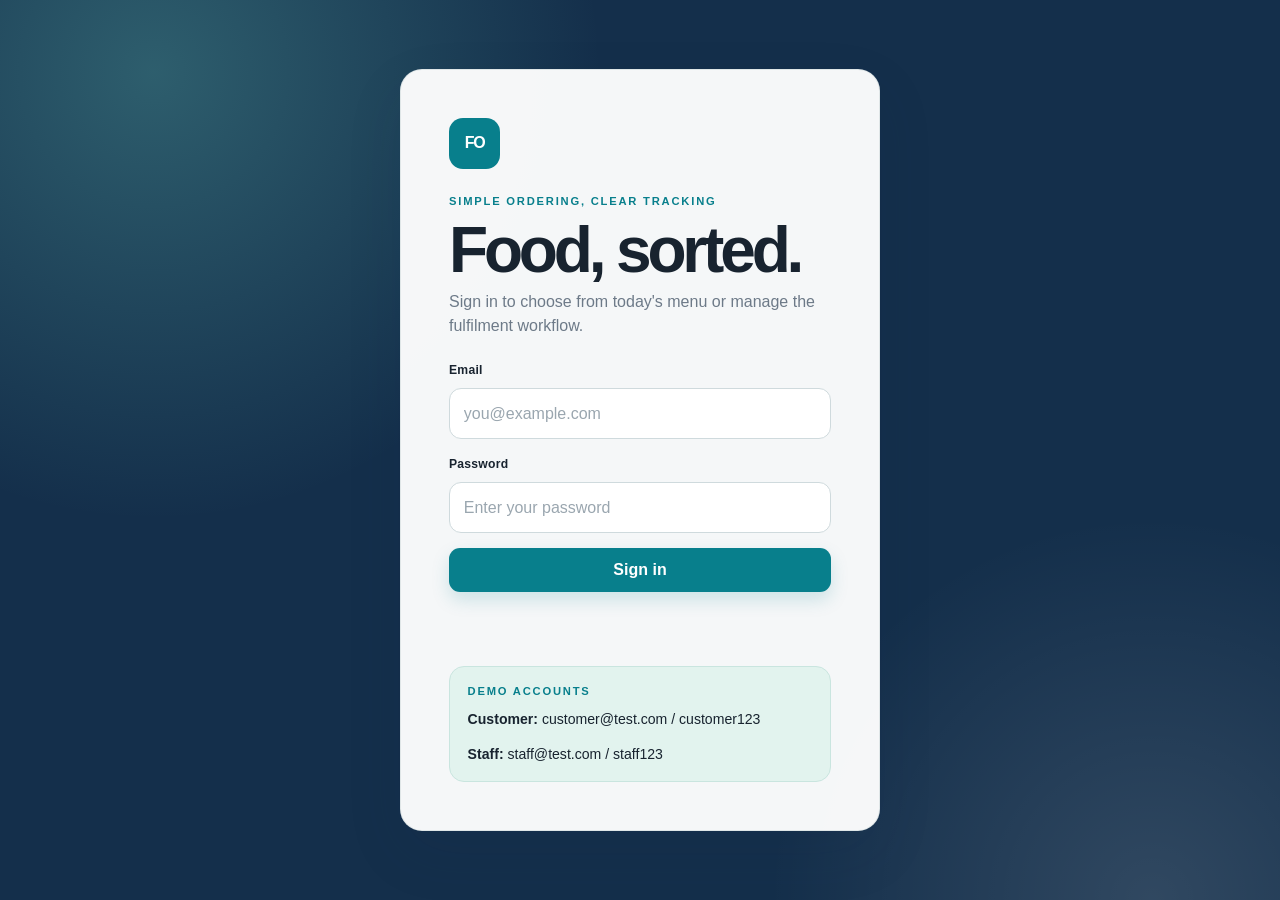
==== frontend/index.html @ cfb2f44b "Initial Food Ordering System implementation" ====
<!doctype html>
<html lang="en">
<head>
    <meta charset="UTF-8">
    <meta name="viewport" content="width=device-width, initial-scale=1.0">
    <title>Food Ordering System | Login</title>
    <link rel="stylesheet" href="css/style.css">
</head>
<body class="auth-page">
<main class="auth-shell">
    <section class="auth-card" aria-labelledby="page-title">
        <div class="brand-mark" aria-hidden="true">FO</div>
        <p class="eyebrow">Simple ordering, clear tracking</p>
        <h1 id="page-title">Food, sorted.</h1>
        <p class="muted">Sign in to choose from today's menu or manage the fulfilment workflow.</p>

        <form id="login-form" class="stack-form">
            <label for="email">Email</label>
            <input id="email" name="email" type="email" autocomplete="username" required placeholder="you@example.com">

            <label for="password">Password</label>
            <input id="password" name="password" type="password" autocomplete="current-password" required placeholder="Enter your password">

            <button class="button primary" type="submit">Sign in</button>
            <p id="login-message" class="message" role="alert"></p>
        </form>

        <div class="demo-box">
            <p class="eyebrow">Demo accounts</p>
            <p><strong>Customer:</strong> customer@test.com / customer123</p>
            <p><strong>Staff:</strong> staff@test.com / staff123</p>
        </div>
    </section>
</main>
<script src="js/auth.js"></script>
</body>
</html>
---- frontend/css/style.css ----
:root {
    --ink: #18232f;
    --muted: #6d7a88;
    --line: #dfe6e7;
    --paper: #f4f7f6;
    --card: #ffffff;
    --navy: #142f4b;
    --teal: #087f8c;
    --teal-dark: #066873;
    --mint: #e2f3ee;
    --amber: #a96b19;
    --danger: #b42318;
    --shadow: 0 22px 60px rgba(20, 47, 75, 0.09);
    --shadow-soft: 0 10px 28px rgba(20, 47, 75, 0.07);
    --radius: 22px;
    --body-font: "Avenir Next", "Segoe UI", sans-serif;
    --display-font: "Avenir Next", "Segoe UI", sans-serif;
}

* { box-sizing: border-box; }

html { scroll-behavior: smooth; }

body {
    margin: 0;
    background:
        radial-gradient(circle at 7% 0%, rgba(226, 243, 238, 0.9), transparent 26rem),
        linear-gradient(180deg, #fbfcfb 0%, var(--paper) 72%);
    color: var(--ink);
    font-family: var(--body-font);
    line-height: 1.5;
}

button, input, select, textarea { font: inherit; }
button { -webkit-tap-highlight-color: transparent; }
h1, h2, h3, p { margin-top: 0; }
h1, h2, h3 { font-family: var(--display-font); }
h1 { margin-bottom: 0.55rem; font-size: clamp(2.35rem, 5vw, 4.45rem); line-height: 0.98; letter-spacing: -0.065em; }
h2 { margin-bottom: 0; font-size: clamp(1.18rem, 2vw, 1.45rem); line-height: 1.15; letter-spacing: -0.04em; }
h3 { margin-bottom: 0.35rem; font-size: 1.08rem; line-height: 1.1; letter-spacing: -0.025em; }

[hidden] { display: none !important; }

.auth-page {
    min-height: 100vh;
    display: grid;
    place-items: center;
    padding: 2rem;
    background:
        radial-gradient(circle at 12% 8%, rgba(112, 216, 198, 0.28), transparent 28rem),
        radial-gradient(circle at 90% 100%, rgba(255, 255, 255, 0.12), transparent 24rem),
        var(--navy);
}

.auth-shell { width: min(100%, 480px); }

.auth-card, .panel {
    background: rgba(255, 255, 255, 0.96);
    border: 1px solid rgba(223, 230, 231, 0.95);
    border-radius: var(--radius);
    box-shadow: var(--shadow);
}

.auth-card { padding: clamp(1.6rem, 5vw, 3rem); }

.brand-mark, .brand-dot {
    display: grid;
    place-items: center;
    color: #fff;
    background: var(--teal);
    font-weight: 850;
    letter-spacing: -0.08em;
}

.brand-mark {
    width: 3.2rem;
    height: 3.2rem;
    margin-bottom: 1.5rem;
    border-radius: 14px;
}

.eyebrow {
    margin-bottom: 0.55rem;
    color: var(--teal);
    font-size: 0.7rem;
    font-weight: 850;
    letter-spacing: 0.16em;
    text-transform: uppercase;
}

.muted { color: var(--muted); }

.demo-box {
    margin-top: 1.6rem;
    padding: 1rem 1.1rem;
    border: 1px solid #c9e5df;
    border-radius: 15px;
    background: var(--mint);
    font-size: 0.88rem;
}

.demo-box p:last-child { margin-bottom: 0; }

.stack-form { display: grid; gap: 0.55rem; }

label, .field-caption {
    color: var(--ink);
    font-size: 0.76rem;
    font-weight: 800;
    letter-spacing: 0.02em;
}

label { margin-top: 0.45rem; }

input, select, textarea {
    width: 100%;
    border: 1px solid #cfdadd;
    border-radius: 12px;
    padding: 0.78rem 0.86rem;
    background: #fff;
    color: var(--ink);
    transition: border-color 150ms ease, box-shadow 150ms ease, background 150ms ease;
}

input::placeholder, textarea::placeholder { color: #9aa6af; }
input:focus, select:focus, textarea:focus {
    outline: 3px solid rgba(8, 127, 140, 0.14);
    border-color: var(--teal);
}

textarea { resize: vertical; }

.button {
    display: inline-flex;
    align-items: center;
    justify-content: center;
    gap: 0.65rem;
    border: 1px solid transparent;
    border-radius: 11px;
    padding: 0.72rem 1rem;
    color: var(--navy);
    background: #edf1f2;
    cursor: pointer;
    font-weight: 800;
    line-height: 1.2;
    transition: transform 150ms ease, background 150ms ease, border-color 150ms ease, box-shadow 150ms ease;
}

.button:hover:not(:disabled) { transform: translateY(-1px); }
.button:active:not(:disabled) { transform: translateY(0); }
.button:disabled { cursor: not-allowed; opacity: 0.48; }
.button.primary { margin-top: 0.35rem; background: var(--teal); color: #fff; box-shadow: 0 8px 18px rgba(8, 127, 140, 0.17); }
.button.primary:hover:not(:disabled) { background: var(--teal-dark); }
.button.secondary { background: var(--navy); color: #fff; box-shadow: 0 8px 18px rgba(20, 47, 75, 0.16); }
.button.ghost { border-color: var(--line); background: rgba(255, 255, 255, 0.6); }
.button.ghost:hover:not(:disabled) { border-color: #b9c8ca; background: #fff; }
.button.small { padding: 0.48rem 0.68rem; border-radius: 9px; font-size: 0.74rem; }

.topbar {
    position: relative;
    display: flex;
    align-items: center;
    justify-content: space-between;
    gap: 1rem;
    padding: 0.9rem clamp(1rem, 4vw, 3.5rem);
    border-bottom: 1px solid rgba(255, 255, 255, 0.08);
    background: rgba(20, 47, 75, 0.98);
    color: #fff;
}

.topbar-brand {
    display: inline-flex;
    align-items: center;
    gap: 0.65rem;
    color: #fff;
    text-decoration: none;
    font-weight: 850;
    letter-spacing: -0.035em;
}

.brand-dot { width: 2rem; height: 2rem; border-radius: 9px; background: var(--teal); font-size: 0.68rem; }
.topbar-actions { display: flex; align-items: center; gap: 0.8rem; }
.user-chip { color: #dff4ef; font-size: 0.86rem; font-weight: 750; }
.topbar .button.ghost { border-color: rgba(255, 255, 255, 0.28); color: #fff; background: transparent; }
.topbar .button.ghost:hover:not(:disabled) { border-color: rgba(255, 255, 255, 0.65); background: rgba(255, 255, 255, 0.08); }

.page-shell { width: min(1480px, calc(100% - 2rem)); margin: 0 auto; padding: clamp(2rem, 5vw, 4.5rem) 0 5rem; }
.page-heading { display: flex; align-items: end; justify-content: space-between; gap: 2rem; margin-bottom: 2rem; }
.page-heading .muted { max-width: 620px; margin-bottom: 0; font-size: 1rem; }
.heading-note, .sync-note { display: inline-flex; align-items: center; gap: 0.55rem; color: var(--muted); font-size: 0.78rem; font-weight: 750; }
.heading-note { padding: 0.65rem 0.8rem; border: 1px solid #cfe5df; border-radius: 99px; background: rgba(226, 243, 238, 0.65); color: #087443; white-space: nowrap; }
.heading-note__dot { width: 0.48rem; height: 0.48rem; border-radius: 50%; background: #18a77a; box-shadow: 0 0 0 4px rgba(24, 167, 122, 0.12); }
.heading-actions { display: flex; align-items: center; gap: 1rem; }

.message { min-height: 1.5rem; margin: 0 0 1rem; color: var(--muted); font-size: 0.88rem; }
.message.success { color: #087443; }
.message.error { color: var(--danger); }

.customer-order-layout { display: grid; grid-template-columns: minmax(0, 1.55fr) minmax(310px, 0.75fr); align-items: start; gap: 1.25rem; }
.customer-workspace { display: grid; gap: 1rem; }
.customer-tabs { grid-template-columns: repeat(2, minmax(0, 1fr)); }
.customer-tab-panels { min-width: 0; }
.customer-tab-panel[hidden] { display: none; }
.customer-tab-panel:not([hidden]) { animation: none; }
.panel { min-width: 0; padding: clamp(1.15rem, 2vw, 1.7rem); }
.panel-heading { margin-bottom: 1.25rem; }
.panel-heading-row { display: flex; align-items: center; justify-content: space-between; gap: 1rem; }
.panel-meta { color: var(--muted); font-size: 0.76rem; font-weight: 750; }

.menu-grid { display: grid; grid-template-columns: repeat(2, minmax(0, 1fr)); gap: 0.85rem; }
.menu-card {
    position: relative;
    display: flex;
    min-height: 218px;
    flex-direction: column;
    padding: 1.05rem;
    overflow: hidden;
    border: 1px solid var(--line);
    border-radius: 17px;
    background: linear-gradient(145deg, #fff 0%, #fbfcfb 100%);
    transition: transform 160ms ease, border-color 160ms ease, box-shadow 160ms ease, background 160ms ease;
}

.menu-card::after {
    position: absolute;
    right: -2.5rem;
    bottom: -3rem;
    width: 7rem;
    height: 7rem;
    border-radius: 50%;
    background: rgba(226, 243, 238, 0.65);
    content: "";
    pointer-events: none;
}

.menu-card:hover { transform: translateY(-2px); border-color: #b6d9d4; box-shadow: var(--shadow-soft); }
.menu-card.selected { border-color: var(--teal); background: linear-gradient(145deg, #fafffd 0%, #eef9f6 100%); box-shadow: inset 0 0 0 1px var(--teal), var(--shadow-soft); }
.menu-card__top { display: flex; align-items: center; justify-content: space-between; gap: 1rem; }
.menu-card__badge { color: var(--teal); font-size: 0.66rem; font-weight: 850; letter-spacing: 0.1em; text-transform: uppercase; }
.menu-card__price { color: var(--navy); font-size: 0.9rem; font-weight: 850; white-space: nowrap; }
.menu-card__body { position: relative; z-index: 1; margin: 1.65rem 0 1.1rem; }
.menu-card__category { display: block; margin-bottom: 0.48rem; color: var(--muted); font-size: 0.72rem; font-weight: 700; }
.menu-card__body p { max-width: 250px; margin-bottom: 0; color: var(--muted); font-size: 0.82rem; }
.menu-card__footer { position: relative; z-index: 1; display: flex; align-items: center; justify-content: space-between; gap: 0.75rem; min-height: 2.35rem; margin-top: auto; }
.menu-card__choose { position: relative; z-index: 1; width: 100%; margin-top: 0; border-color: var(--line); background: #fff; font-size: 0.76rem; }
.menu-card__choose:hover:not(:disabled) { border-color: var(--teal); color: var(--teal-dark); }
.menu-card__selected-control { display: flex; align-items: center; gap: 0.65rem; }
.menu-card__selected-label { color: var(--teal-dark); font-size: 0.72rem; font-weight: 850; }
.menu-quantity { padding: 0.18rem; }

.checkout-panel { position: sticky; top: 5.3rem; }
.checkout-empty { display: grid; place-items: center; min-height: 170px; padding: 1.4rem; border: 1px dashed #cbd8d9; border-radius: 16px; background: #f8fbfa; text-align: center; }
.checkout-empty p { max-width: 180px; margin: 0.8rem 0 0; color: var(--muted); font-size: 0.84rem; }
.checkout-empty__mark { display: grid; place-items: center; width: 2.45rem; height: 2.45rem; border-radius: 50%; background: var(--mint); color: var(--teal); font-size: 1.55rem; font-weight: 400; }
.checkout-selected { padding: 1rem; border: 1px solid #cde6df; border-radius: 16px; background: var(--mint); }
.checkout-cart-heading { display: flex; align-items: center; justify-content: space-between; gap: 1rem; padding-bottom: 0.75rem; border-bottom: 1px solid rgba(8, 127, 140, 0.14); }
.checkout-cart-heading .field-caption { margin-bottom: 0.2rem; }
.checkout-cart-heading strong { color: var(--navy); font-size: 0.88rem; }
.checkout-cart-note { color: #58726f; font-size: 0.68rem; font-weight: 750; text-align: right; }
.checkout-items { display: grid; gap: 0.7rem; padding: 0.8rem 0; }
.checkout-item { display: flex; align-items: center; justify-content: space-between; gap: 0.75rem; color: var(--navy); font-size: 0.78rem; }
.checkout-item__copy { display: grid; gap: 0.15rem; min-width: 0; }
.checkout-item__copy strong { overflow: hidden; text-overflow: ellipsis; white-space: nowrap; }
.checkout-item__copy span { color: #58726f; font-size: 0.68rem; }
.checkout-item > strong { white-space: nowrap; }
.checkout-total-row { display: flex; align-items: center; justify-content: space-between; gap: 1rem; padding-top: 0.8rem; border-top: 1px solid rgba(8, 127, 140, 0.14); color: var(--navy); font-size: 0.78rem; font-weight: 800; }
.checkout-total-row strong { font-size: 1.15rem; letter-spacing: -0.03em; }
.field-caption { display: block; margin-bottom: 0.45rem; color: var(--muted); font-size: 0.68rem; text-transform: uppercase; }
.quantity-control { display: inline-flex; align-items: center; gap: 0.35rem; padding: 0.22rem; border: 1px solid #c3dad6; border-radius: 10px; background: #fff; }
.quantity-button { display: grid; place-items: center; width: 1.8rem; height: 1.8rem; border: 0; border-radius: 7px; color: var(--teal-dark); background: transparent; cursor: pointer; font-size: 1.1rem; line-height: 1; }
.quantity-button:hover:not(:disabled) { background: var(--mint); }
.quantity-button:disabled { cursor: not-allowed; opacity: 0.3; }
.quantity-value { min-width: 1.35rem; color: var(--navy); font-weight: 850; text-align: center; }
.checkout-form { display: grid; gap: 0.7rem; margin-top: 1.2rem; }
.form-field { display: grid; gap: 0.42rem; }
.form-field label { margin-top: 0; }
.checkout-button { width: 100%; justify-content: space-between; padding: 0.9rem 1rem; }
.checkout-button span:last-child { opacity: 0.88; font-size: 0.78rem; }

.history-panel { margin-top: 1.25rem; }
.table-wrap { overflow-x: auto; }
table { width: 100%; border-collapse: collapse; font-size: 0.82rem; }
.data-table { table-layout: fixed; }
.data-table th, .data-table td { overflow: hidden; text-overflow: ellipsis; }
.data-table td.items-cell { white-space: normal; overflow-wrap: anywhere; }
.table-customer-orders { min-width: 1245px; }
.table-customer-orders .col-order { width: 80px; }
.table-customer-orders .col-items { width: 250px; }
.table-customer-orders .col-qty { width: 60px; }
.table-customer-orders .col-total { width: 100px; }
.table-customer-orders .col-status { width: 150px; }
.table-customer-orders .col-payment { width: 140px; }
.table-customer-orders .col-delivery { width: 160px; }
.table-customer-orders .col-rider { width: 130px; }
.table-customer-orders .col-created { width: 175px; }
.table-staff-orders { min-width: 1070px; }
.table-staff-orders .col-order { width: 80px; }
.table-staff-orders .col-customer { width: 150px; }
.table-staff-orders .col-meal { width: 220px; }
.table-staff-orders .col-qty { width: 65px; }
.table-staff-orders .col-total { width: 100px; }
.table-staff-orders .col-order-status { width: 150px; }
.table-staff-orders .col-payment { width: 140px; }
.table-staff-orders .col-created { width: 165px; }
.table-payments { min-width: 865px; }
.table-payments .col-payment-id { width: 150px; }
.table-payments .col-order { width: 80px; }
.table-payments .col-total { width: 100px; }
.table-payments .col-method { width: 110px; }
.table-payments .col-status { width: 160px; }
.table-payments .col-paid { width: 165px; }
.table-payments .col-action { width: 100px; }
.table-deliveries { min-width: 1000px; }
.table-deliveries .col-delivery-id { width: 16%; }
.table-deliveries .col-order { width: 12%; }
.table-deliveries .col-address { width: 18%; }
.table-deliveries .col-rider { width: 22%; }
.table-deliveries .col-status { width: 20%; }
.table-deliveries .col-action { width: 16%; }
.data-table td.address-cell { overflow-wrap: anywhere; text-overflow: clip; }
th, td { padding: 0.86rem 0.68rem; border-bottom: 1px solid var(--line); text-align: left; vertical-align: middle; white-space: nowrap; }
th { color: var(--muted); font-size: 0.66rem; letter-spacing: 0.1em; text-transform: uppercase; }
td { color: #3e4e5b; }
td strong { color: var(--ink); }
tbody tr:last-child td { border-bottom: 0; }
.empty-cell { padding: 2.5rem 0.7rem; color: var(--muted); text-align: center; }
.status-pill { display: inline-flex; align-items: center; min-height: 1.7rem; padding: 0.2rem 0.55rem; border-radius: 99px; background: #eef1f2; color: #60717b; font-size: 0.65rem; font-weight: 850; letter-spacing: 0.04em; }
.status-pending, .status-pending-payment, .status-pending-assignment, .status-waiting { background: #fff2db; color: #956017; }
.status-completed, .status-paid, .status-delivered { background: #e0f4ed; color: #087443; }
.status-failed, .status-cancelled { background: #fbe7e5; color: var(--danger); }
.status-rider-assigned, .status-picked-up { background: #e7effd; color: #3d6094; }

.staff-workspace { display: grid; gap: 1rem; }
.staff-tabs { display: grid; grid-template-columns: repeat(3, minmax(0, 1fr)); gap: 0.7rem; padding: 0.38rem; border: 1px solid #dce5e5; border-radius: 18px; background: rgba(235, 241, 240, 0.72); }
.staff-tabs.customer-tabs { grid-template-columns: repeat(2, minmax(0, 1fr)); }
.staff-tab { display: grid; grid-template-columns: auto 1fr auto; align-items: center; gap: 0.75rem; min-width: 0; padding: 0.82rem 0.9rem; border: 1px solid transparent; border-radius: 13px; background: transparent; color: var(--muted); cursor: pointer; text-align: left; transition: border-color 150ms ease, background 150ms ease, color 150ms ease, box-shadow 150ms ease; }
.staff-tab:hover { color: var(--ink); }
.staff-tab[aria-selected="true"] { border-color: #dce5e5; background: #fff; color: var(--ink); box-shadow: 0 6px 15px rgba(20, 47, 75, 0.07); }
.tab-number { align-self: start; color: var(--teal); font-size: 0.68rem; font-weight: 850; letter-spacing: 0.1em; }
.tab-copy { display: grid; gap: 0.15rem; min-width: 0; }
.tab-copy strong { font-size: 0.9rem; }
.tab-copy small { overflow: hidden; color: var(--muted); font-size: 0.7rem; text-overflow: ellipsis; white-space: nowrap; }
.tab-count { display: grid; place-items: center; min-width: 1.65rem; height: 1.65rem; padding: 0 0.35rem; border-radius: 99px; background: var(--mint); color: var(--teal-dark); font-size: 0.7rem; font-weight: 850; }
.staff-tab-panel { min-height: 310px; }
.staff-tab-panel[hidden] { display: none; }
.staff-tab-panel:not([hidden]) { animation: none; }
.id-cell { max-width: 135px; overflow: hidden; font-family: Consolas, monospace; font-size: 0.72rem; text-overflow: ellipsis; }
.address-cell { min-width: 200px; max-width: 310px; overflow: hidden; white-space: normal; }
.table-select { min-width: 130px; padding: 0.52rem 0.6rem; border-radius: 9px; font-size: 0.74rem; }
.action-row { display: flex; align-items: center; gap: 0.45rem; min-width: 235px; }
.action-row input { flex: 1 1 auto; width: auto; min-width: 118px; padding: 0.52rem 0.6rem; font-size: 0.74rem; }
.action-row .button { flex: 0 0 auto; white-space: nowrap; }
.readonly-value { display: inline-flex; align-items: center; min-height: 1.7rem; color: var(--ink); font-size: 0.78rem; font-weight: 750; }
.table-lock { color: var(--muted); font-size: 0.72rem; font-weight: 750; }

@keyframes panel-in {
    from { opacity: 0; transform: translateY(7px); }
    to { opacity: 1; transform: translateY(0); }
}

@media (max-width: 1050px) {
    .customer-order-layout { grid-template-columns: 1fr; }
    .checkout-panel { position: static; }
}

@media (max-width: 760px) {
    .page-heading, .panel-heading-row { align-items: flex-start; flex-direction: column; }
    .heading-actions { width: 100%; justify-content: space-between; }
    .menu-grid { grid-template-columns: 1fr; }
    .staff-tabs { grid-template-columns: 1fr; }
    .staff-tabs.customer-tabs { grid-template-columns: 1fr; }
    .staff-tab { grid-template-columns: auto 1fr auto; }
}

@media (max-width: 560px) {
    .auth-page { padding: 1rem; }
    .topbar { align-items: flex-start; flex-direction: column; }
    .topbar-actions { width: 100%; justify-content: space-between; }
    .page-shell { width: min(100% - 1.25rem, 1480px); padding-top: 2.2rem; }
    h1 { font-size: clamp(2.2rem, 15vw, 3.5rem); }
    .heading-note { white-space: normal; }
    .checkout-cart-heading { align-items: flex-start; flex-direction: column; }
    .checkout-cart-note { text-align: left; }
    .heading-actions { align-items: flex-start; flex-direction: column; gap: 0.7rem; }
    .heading-actions .button { width: 100%; }
}
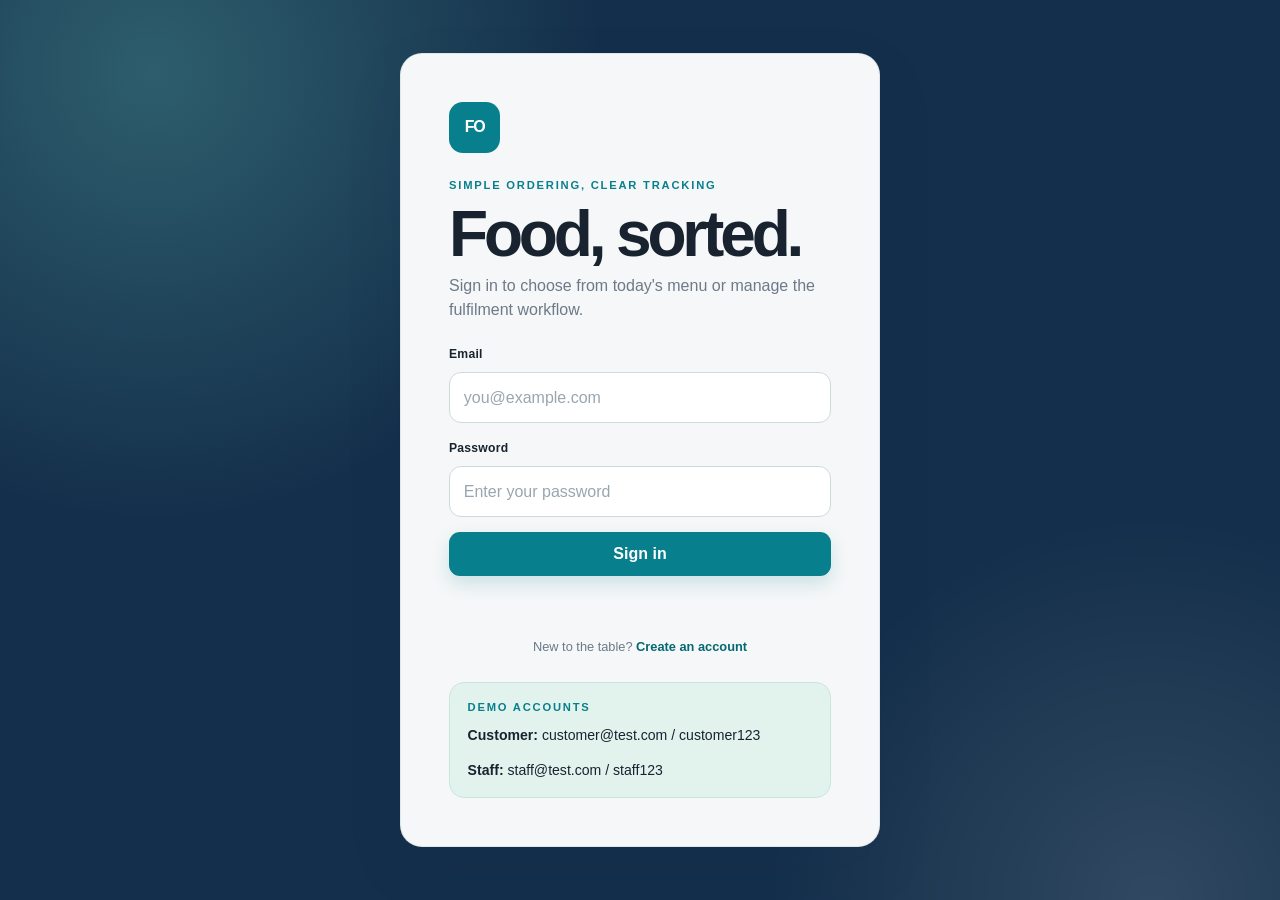
==== commit 0656e766: "Complete ordering workflow updates" ====
--- a/frontend/index.html
+++ b/frontend/index.html
@@ -3,7 +3,7 @@
 <head>
     <meta charset="UTF-8">
     <meta name="viewport" content="width=device-width, initial-scale=1.0">
-    <title>Food Ordering System | Login</title>
+    <title>Food Ordering System | Account</title>
     <link rel="stylesheet" href="css/style.css">
 </head>
 <body class="auth-page">
@@ -12,7 +12,7 @@
         <div class="brand-mark" aria-hidden="true">FO</div>
         <p class="eyebrow">Simple ordering, clear tracking</p>
         <h1 id="page-title">Food, sorted.</h1>
-        <p class="muted">Sign in to choose from today's menu or manage the fulfilment workflow.</p>
+        <p id="auth-copy" class="muted">Sign in to choose from today's menu or manage the fulfilment workflow.</p>
 
         <form id="login-form" class="stack-form">
             <label for="email">Email</label>
@@ -23,9 +23,26 @@
 
             <button class="button primary" type="submit">Sign in</button>
             <p id="login-message" class="message" role="alert"></p>
+            <p class="auth-prompt">New to the table? <button id="show-register" class="text-button" type="button">Create an account</button></p>
         </form>
 
-        <div class="demo-box">
+        <form id="register-form" class="stack-form" hidden>
+            <label for="register-name">Full name</label>
+            <input id="register-name" name="name" type="text" autocomplete="name" required maxlength="100" placeholder="Your name">
+
+            <label for="register-email">Email</label>
+            <input id="register-email" name="email" type="email" autocomplete="email" required maxlength="255" placeholder="you@example.com">
+
+            <label for="register-password">Password</label>
+            <input id="register-password" name="password" type="password" autocomplete="new-password" minlength="8" maxlength="100" required placeholder="At least 8 characters">
+            <p class="form-hint">New accounts are created as Customer accounts.</p>
+
+            <button id="register-submit" class="button primary" type="submit">Create account</button>
+            <p id="register-message" class="message" role="alert"></p>
+            <p class="auth-prompt">Already have an account? <button id="show-login" class="text-button" type="button">Sign in</button></p>
+        </form>
+
+        <div id="demo-box" class="demo-box">
             <p class="eyebrow">Demo accounts</p>
             <p><strong>Customer:</strong> customer@test.com / customer123</p>
             <p><strong>Staff:</strong> staff@test.com / staff123</p>
--- a/frontend/css/style.css
+++ b/frontend/css/style.css
@@ -195,6 +195,11 @@
 .message { min-height: 1.5rem; margin: 0 0 1rem; color: var(--muted); font-size: 0.88rem; }
 .message.success { color: #087443; }
 .message.error { color: var(--danger); }
+
+.auth-prompt { margin: 0.25rem 0 0; color: var(--muted); font-size: 0.8rem; text-align: center; }
+.text-button { border: 0; padding: 0; color: var(--teal-dark); background: transparent; cursor: pointer; font-weight: 850; }
+.text-button:hover { text-decoration: underline; }
+.form-hint { margin: -0.1rem 0 0.15rem; color: var(--muted); font-size: 0.74rem; }
 
 .customer-order-layout { display: grid; grid-template-columns: minmax(0, 1.55fr) minmax(310px, 0.75fr); align-items: start; gap: 1.25rem; }
 .customer-workspace { display: grid; gap: 1rem; }
